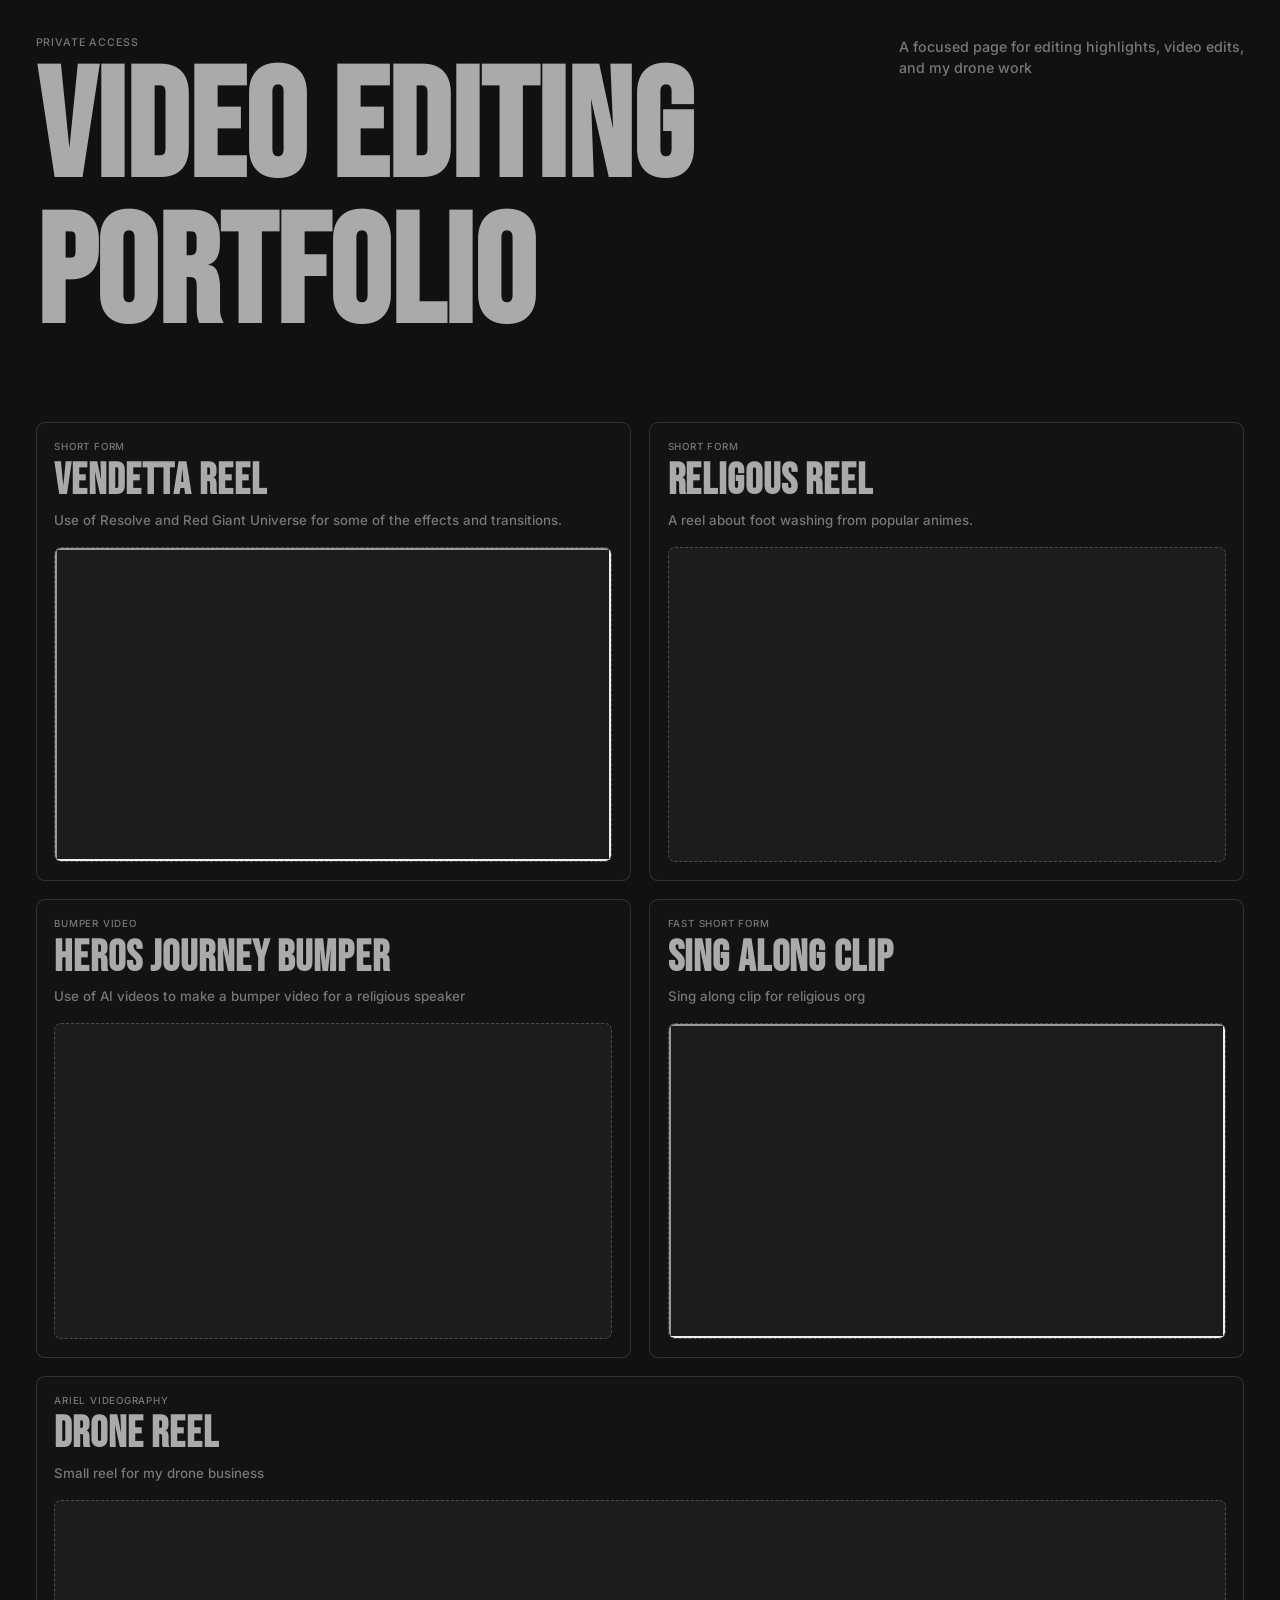
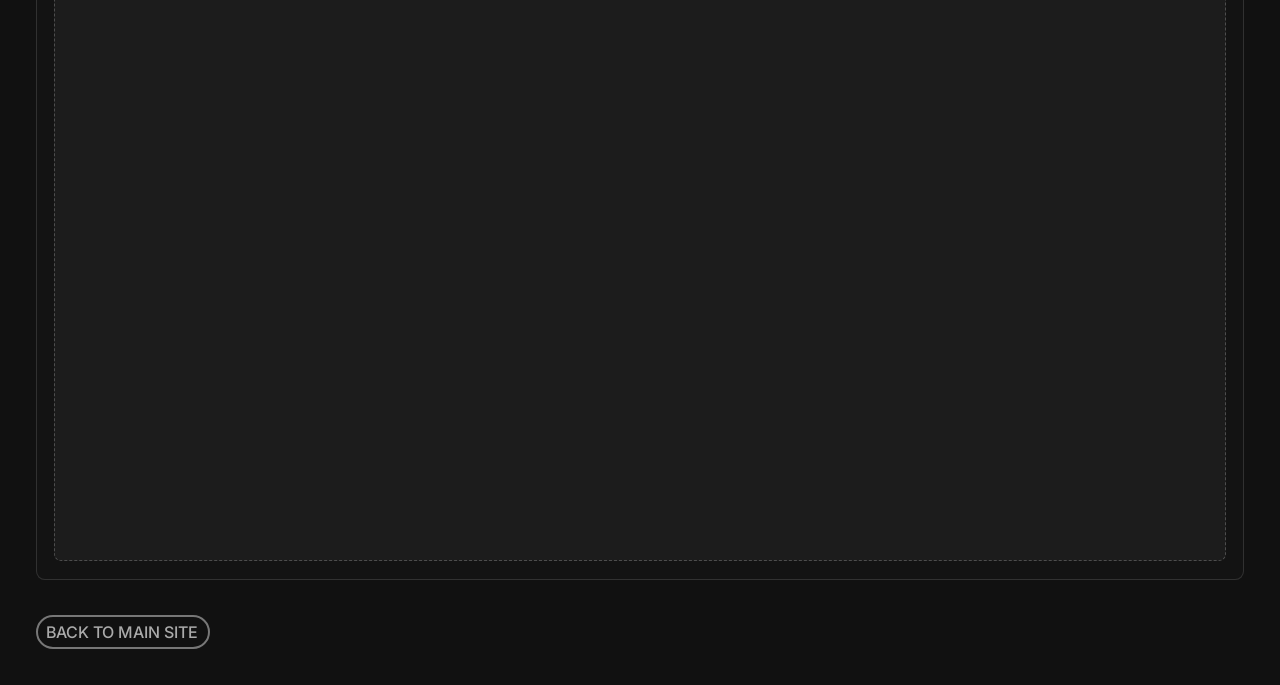
==== video-portfolio.html @ 3b4c5477 "Add Video Port" ====
<!DOCTYPE html>
<html lang="en">
  <head>
    <meta charset="UTF-8" />
    <meta name="viewport" content="width=device-width, initial-scale=1.0" />
    <title>Kevin Tyler | Video Editing Portfolio</title>
    <meta name="robots" content="noindex, nofollow" />
    <meta
      name="description"
      content="Private video editing portfolio page for Kevin Tyler."
    />

    <link rel="preconnect" href="https://fonts.googleapis.com" />
    <link rel="preconnect" href="https://fonts.gstatic.com" crossorigin />
    <link
      href="https://fonts.googleapis.com/css2?family=Bebas+Neue&display=swap"
      rel="stylesheet"
    />
    <link
      href="https://fonts.googleapis.com/css2?family=Inter:wght@400;500;600&display=swap"
      rel="stylesheet"
    />
    <link rel="stylesheet" href="css/style.css" />
  </head>
  <body>
    <main class="video-page">
      <section class="video-page__top">
        <div>
          <p class="video-page__kicker">Private Access</p>
          <h1 class="video-page__title">Video Editing Portfolio</h1>
        </div>
        <p class="video-page__lead">
          A focused page for editing highlights, video edits, and my drone work
        </p>
      </section>

      <section class="video-grid">
        <article class="video-card">
          <p class="video-card__type">Short Form </p>
          <h2 class="video-card__title">Vendetta Reel</h2>
          <p class="video-card__desc">
            Use of Resolve and Red Giant Universe for some of the effects and transitions.
          </p>
          <div class="video-card__embed">
          <iframe src="https://drive.google.com/file/d/1oUNmjpl85K3H_qYkVzIFnAhv-frkoLpY/preview" width="640" height="480"></iframe>
          </div>
        </article>

        <article class="video-card">
          <p class="video-card__type">Short Form </p>
          <h2 class="video-card__title">Religous REEL</h2>
          <p class="video-card__desc">
            A reel about foot washing from popular animes.
          </p>
          <div class="video-card__embed">
            <div class="video-card__placeholder"><iframe width="560" height="315" src="https://www.youtube.com/embed/lWNeamAXCks?si=LK18kUtAX8q-UDWr" title="YouTube video player" frameborder="0" allow="accelerometer; autoplay; clipboard-write; encrypted-media; gyroscope; picture-in-picture; web-share" referrerpolicy="strict-origin-when-cross-origin" allowfullscreen></iframe></div>
          </div>
        </article>

        <article class="video-card">
          <p class="video-card__type">Bumper Video</p>
          <h2 class="video-card__title">Heros Journey Bumper</h2>
          <p class="video-card__desc">
            Use of AI videos to make a bumper video for a religious speaker
          </p>
          <div class="video-card__embed">
            <iframe width="560" height="315" src="https://www.youtube.com/embed/QNOPJtUyiSo?si=NYr5hjkTZnmeJ6vD" title="YouTube video player" frameborder="0" allow="accelerometer; autoplay; clipboard-write; encrypted-media; gyroscope; picture-in-picture; web-share" referrerpolicy="strict-origin-when-cross-origin" allowfullscreen></iframe>
          </div>
        </article>

        <article class="video-card">
          <p class="video-card__type">Fast Short Form</p>
          <h2 class="video-card__title">Sing along Clip</h2>
          <p class="video-card__desc">
            Sing along clip for religious org
          </p>
          <div class="video-card__embed">
            <iframe src="https://drive.google.com/file/d/1F2EU9cwFBAdE9V6fQabmwKW8ctf3scRq/preview" width="640" height="480"></iframe>
          </div>
        </article>

        <article class="video-card video-card--full">
          <p class="video-card__type">Ariel Videography</p>
          <h2 class="video-card__title">Drone Reel</h2>
          <p class="video-card__desc">
            Small reel for my drone business
          </p>
          <div class="video-card__embed">
            <iframe width="560" height="315" src="https://www.youtube.com/embed/N3kU-oWLI0o?si=DnUV14EEbykGSTaD" title="YouTube video player" frameborder="0" allow="accelerometer; autoplay; clipboard-write; encrypted-media; gyroscope; picture-in-picture; web-share" referrerpolicy="strict-origin-when-cross-origin" allowfullscreen></iframe>
          </div>
        </article>
      </section>

      <div class="video-page__back">
        <a href="index.html" class="c-button">
          <span class="c-link">
            <span class="c-link__inner">
              <span>Back To Main Site</span>
              <span class="c-link__animated">Back To Main Site</span>
            </span>
          </span>
        </a>
      </div>
    </main>
  </body>
</html>
---- css/style.css ----
/* ============================================
   RESET
   ============================================ */
*,
*::before,
*::after {
  box-sizing: border-box;
  margin: 0;
  padding: 0;
}

a {
  text-decoration: none;
  color: inherit;
}

button {
  font-family: inherit;
}

ul,
ol {
  list-style: none;
}

img {
  max-width: 100%;
  display: block;
}

/* ============================================
   VARIABLES
   ============================================ */
:root {
  --col-black: #111111;
  --col-white: #ffffff;
  --col-orange: #cb450c;
  --col-boulder: #777777;
  --col-gray: #aaaaaa;
  --font-bebas: "Bebas Neue", sans-serif;
  --font-body: "Inter", sans-serif;
}

/* ============================================
   BASE / GLOBALS
   ============================================ */
html {
  font-size: calc(100vw / 1440 * 10);
  overscroll-behavior: none;
  -moz-osx-font-smoothing: grayscale;
  -webkit-font-smoothing: antialiased;
  scroll-behavior: initial;
}

@media (max-width: 550px) {
  html {
    font-size: calc(100vw / 550 * 10);
  }
}

@media (max-width: 375px) {
  html {
    font-size: calc(100vw / 375 * 10);
  }
}

body {
  font-family: var(--font-body);
  font-weight: 500;
  min-height: 100vh;
  font-size: 1.6rem;
  background: var(--col-black);
  color: var(--col-gray);
  overflow-x: hidden;
}

/* ============================================
   LOADER
   ============================================ */
.loader {
  position: fixed;
  top: 0;
  left: 0;
  width: 100%;
  height: 100%;
  background: var(--col-black);
  z-index: 9999;
  display: flex;
  align-items: center;
  justify-content: center;
  transition: opacity 0.6s ease, visibility 0.6s ease;
}

.loader.loaded {
  opacity: 0;
  visibility: hidden;
}

.loader__inner {
  width: 120px;
  height: 2px;
  background: #222;
  position: relative;
  overflow: hidden;
  border-radius: 2px;
}

.loader__line {
  position: absolute;
  top: 0;
  left: 0;
  height: 100%;
  width: 0;
  background: var(--col-orange);
  border-radius: 2px;
  animation: loaderAnim 1.2s ease-in-out forwards;
}

@keyframes loaderAnim {
  0% {
    width: 0;
  }
  100% {
    width: 100%;
  }
}

/* ============================================
   TYPOGRAPHY PLACEHOLDERS (as classes)
   ============================================ */
.home {
  padding: 2.4rem 0;
  visibility: hidden;
}

/* Padding helper */
.home__nav,
.home__hero,
.home__projects,
.home__content,
.home__awards,
.line-wrapper {
  padding-left: 4rem;
  padding-right: 4rem;
}

@media (max-width: 550px) {
  .home__nav,
  .home__hero,
  .home__projects,
  .home__content,
  .home__awards,
  .line-wrapper {
    padding-left: 1.6rem;
    padding-right: 1.6rem;
  }
}

/* ============================================
   NAVIGATION
   ============================================ */
.home__nav {
  margin-bottom: 6.4rem;
  display: flex;
  justify-content: space-between;
  font-size: 12px;
  font-family: var(--font-body);
  line-height: 1.4;
}

.home__nav .hide-mobile {
  display: block;
}

.home__nav .hide-desktop {
  display: none;
}

@media (max-width: 550px) {
  .home__nav .hide-mobile {
    display: none;
  }
  .home__nav .hide-desktop {
    display: block;
  }
}

.home__nav .nav__button {
  flex-shrink: 0;
  flex-grow: 0;
}

.home__nav__left,
.home__nav__right {
  text-transform: uppercase;
  justify-content: space-between;
}

@media (min-width: 551px) {
  .home__nav__left,
  .home__nav__right {
    display: flex;
  }
}

.home__nav__left {
  max-width: 49rem;
  width: 100%;
  margin-right: 5rem;
}

@media (max-width: 550px) {
  .home__nav__left {
    margin-right: 2rem;
    max-width: unset;
  }
}

.home__nav__right {
  max-width: 325px;
  width: 100%;
}

@media (max-width: 550px) {
  .home__nav__right {
    max-width: 175px;
    width: 100%;
    margin-left: auto;
  }
  .home__nav__right br {
    display: none;
  }
}

.nav__folio,
.nav__availability {
  color: var(--col-boulder);
}

@media (max-width: 550px) {
  .nav__folio,
  .nav__availability {
    margin-bottom: 2.4rem;
  }
  .nav__folio br,
  .nav__availability br {
    display: none;
  }
}

.nav__availability {
  display: flex;
  align-items: center;
  gap: 6px;
}

.status-dot {
  width: 6px;
  height: 6px;
  background: #4ade80;
  border-radius: 50%;
  display: inline-block;
  animation: pulse 2s ease-in-out infinite;
}

@keyframes pulse {
  0%, 100% { opacity: 1; }
  50% { opacity: 0.4; }
}

/* ============================================
   HERO SECTION
   ============================================ */
.home__hero {
  margin-bottom: 9.6rem;
}

.hero__title {
  color: var(--col-boulder);
}

.hero__name-row {
  overflow: hidden;
}

.hero__name {
  font-size: clamp(80px, 18vw, 28rem);
  font-family: var(--font-bebas);
  letter-spacing: 0.02em;
  line-height: 0.95;
  margin: 0;
  white-space: nowrap;
}

.hero__subtitle-row {
  overflow: hidden;
}

@media (min-width: 769px) {
  .hero__subtitle-row {
    display: flex;
    justify-content: space-between;
    align-items: flex-start;
  }
}

.hero__subtitle {
  font-size: clamp(60px, 14vw, 22rem);
  font-family: var(--font-bebas);
  letter-spacing: 0.02em;
  line-height: 0.95;
  margin: 0;
  flex-shrink: 0;
  color: var(--col-boulder);
}

@media (max-width: 768px) {
  .hero__subtitle {
    margin-bottom: 3.2rem;
  }
}

.bottom__right {
  font-family: var(--font-body);
  font-size: 1.6rem;
  font-weight: 400;
  line-height: 1.3;
  position: relative;
  z-index: 1;
  max-width: 32.5rem;
  width: 100%;
  padding: 2rem 0 5rem;
  display: flex;
  flex-direction: column;
}

@media (max-width: 768px) {
  .bottom__right {
    max-width: 55rem;
    padding-bottom: 0;
  }
}

@media (max-width: 550px) {
  .bottom__right {
    max-width: 255px;
    margin-left: auto;
    font-size: 16px;
  }
}

.hero__paragraph {
  color: var(--col-gray);
}

.hero__paragraph--bio,
.hero__paragraph--stack {
  margin-top: 1.2rem;
  color: var(--col-gray);
}

.hero__paragraph span {
  text-transform: uppercase;
}

.hero__paragraph .first-word {
  font-size: 12px;
  font-family: var(--font-body);
  line-height: 1.3;
  color: var(--col-boulder);
}

.hero__scroll {
  margin-top: auto;
  color: var(--col-boulder);
  display: flex;
  justify-content: space-between;
  align-items: center;
}

@media (max-width: 768px) {
  .hero__scroll {
    display: none;
  }
}

/* ============================================
   PROJECTS SECTION
   ============================================ */
.home__projects__line {
  position: relative;
  display: inline-block;
  width: 100%;
  visibility: hidden;
}

.home__projects__line span {
  height: 2px;
  background: var(--col-boulder);
  position: absolute;
  left: 0;
  top: 0;
  width: 100%;
  display: inline-block;
  transform-origin: left top;
}

.home__projects__line.right span {
  transform-origin: right top;
}

.home__projects__project {
  color: var(--col-boulder);
}

@media (any-pointer: fine) {
  .home__projects__project:hover .label__inner p:last-of-type {
    color: var(--col-gray);
  }
}

.home__projects__project .project__link {
  text-align: right;
  padding-right: 5rem;
  padding-bottom: 3.1rem;
}

@media (min-width: 551px) {
  .home__projects__project .project__link {
    display: none;
  }
}

.home__projects__project .project__link .c-button .c-link__inner > span {
  margin-top: -4px;
  display: block;
}

.home__projects__project .project__link .share-icon {
  position: relative;
  top: 0.3rem;
}

.home__projects__project__label {
  font-size: 12px;
  font-family: var(--font-body);
  line-height: 1.3;
  display: flex;
  justify-content: flex-end;
  text-transform: uppercase;
  margin-top: 3.2rem;
  padding-right: 2.2rem;
}

.home__projects__project__label p {
  transition: color 0.3s;
}

@media (min-width: 769px) {
  .home__projects__project__label {
    padding-right: 17.2rem;
  }
}

.label-1 {
  max-width: 84.3rem;
  width: 100%;
  display: flex;
  justify-content: space-between;
}

.home__projects__project__link {
  pointer-events: none;
  display: block;
}

@media (any-pointer: fine) {
  .home__projects__project__link {
    pointer-events: auto;
  }
}

.home__projects__project__link .title__main {
  position: relative;
}

@media (max-width: 550px) {
  .home__projects__project__link .title__main.right {
    text-align: right;
  }
}

.home__projects__project__link .title__main .slide-up {
  position: absolute;
  display: none;
  top: 0;
  left: 0;
  overflow: hidden;
  transform: translateY(100%);
  transition: transform 275ms ease;
}

@media (any-pointer: fine) {
  .home__projects__project__link .title__main .slide-up {
    display: inline-block;
  }
}

.home__projects__project__link .title__main .slide-up::before {
  display: inline-block;
  content: attr(data-content);
  color: var(--col-orange);
  transform: translateY(-100%);
  transition: transform 275ms ease;
}

@media (min-width: 769px) {
  .home__projects__project__link .title__main .slide-up::before {
    white-space: nowrap;
  }
}

.home__projects__project__link:hover .title__main .slide-up {
  transform: translateY(0);
}

.home__projects__project__link:hover .title__main .slide-up::before {
  transform: translateY(0);
}

.home__projects__project__title {
  font-size: 16rem;
  font-family: var(--font-bebas);
  letter-spacing: -0.025em;
  line-height: 1;
  text-transform: uppercase;
  padding-top: 6.4rem;
  padding-bottom: 4.5rem;
}

@media (min-width: 769px) {
  .home__projects__project__title {
    white-space: nowrap;
  }
}

@media (max-width: 550px) {
  .home__projects__project__title {
    font-size: 80px;
    padding-top: 3.2rem;
    padding-bottom: 2.4rem;
    line-height: 0.9;
  }
}

.home__projects__project__title .inline-ovh {
  display: inline-flex;
  overflow: hidden;
}

/* ============================================
   CONTENT / COMMUNITY SECTION
   ============================================ */
.home__content {
  padding-top: 24rem;
  padding-bottom: 24rem;
}

@media (max-width: 550px) {
  .home__content {
    padding-top: 16rem;
    padding-bottom: 16rem;
  }
}

@media (min-width: 769px) {
  .home__content {
    text-align: center;
  }
}

.home__content__title {
  font-size: 12px;
  font-family: var(--font-body);
  line-height: 1.3;
  text-transform: uppercase;
  color: var(--col-boulder);
  margin-bottom: 2.4rem;
}

.home__content__desc {
  font-family: var(--font-body);
  font-size: 3.2rem;
  line-height: 1.3;
  letter-spacing: -0.025em;
  max-width: 95rem;
  width: 100%;
}

.home__content__desc p {
  margin-bottom: 0.8rem;
}

.home__content__desc p:last-child {
  margin-bottom: 0;
}

@media (min-width: 769px) {
  .home__content__desc {
    margin: 0 auto;
  }
}

@media (max-width: 550px) {
  .home__content__desc {
    font-size: 32px;
  }
}

.home__content__desc a {
  color: var(--col-boulder);
  transition: color 0.3s;
}

@media (any-pointer: fine) {
  .home__content__desc a:hover {
    color: var(--col-orange);
  }
}

.home__content__desc .contact-scroll {
  color: var(--col-boulder);
  transition: color 0.3s;
  background: transparent;
  border: 0;
  padding: 0;
  font-family: var(--font-body);
  font-size: 3.2rem;
  line-height: 1.3;
  letter-spacing: -0.025em;
  font-weight: 500;
  cursor: pointer;
}

@media (max-width: 550px) {
  .home__content__desc .contact-scroll {
    font-size: 32px;
  }
}

@media (any-pointer: fine) {
  .home__content__desc .contact-scroll:hover {
    color: var(--col-orange);
  }
}

/* ============================================
   AWARDS / SKILLS SECTION
   ============================================ */
.home__awards {
  justify-content: space-between;
  max-width: 113rem;
  margin-left: auto;
  margin-right: auto;
  padding-top: 9.6rem;
  padding-bottom: 9.6rem;
}

@media (min-width: 769px) {
  .home__awards {
    display: flex;
    padding-top: 24rem;
    padding-bottom: 24rem;
  }
}

.home__awards a {
  color: var(--col-boulder);
  transition: color 0.3s;
}

@media (any-pointer: fine) {
  .home__awards a:hover {
    color: var(--col-orange);
  }
}

.awards__title {
  font-size: 12px;
  font-family: var(--font-body);
  line-height: 1.3;
  color: var(--col-boulder);
  margin-bottom: 24px;
}

.awards__item {
  font-family: var(--font-body);
  font-size: 1.6rem;
  font-weight: 400;
  line-height: 1.3;
  padding: 16px 0;
  border-top: 2px solid var(--col-boulder);
  position: relative;
  transition: color 0.2s;
}

@media (max-width: 768px) {
  .awards__item {
    font-size: 3rem;
  }
}

@media (max-width: 550px) {
  .awards__item {
    font-size: 16px;
  }
}

.home__awards__stack {
  margin-bottom: 9.6rem;
}

.home__awards__left {
  margin-bottom: 9.6rem;
}

@media (min-width: 769px) {
  .home__awards__left {
    max-width: 55.5rem;
    width: 100%;
    margin-bottom: 0;
  }
}

.home__awards__right {
  max-width: 100%;
}

@media (min-width: 769px) {
  .home__awards__right {
    max-width: 32.5rem;
    width: 100%;
  }
}

.home__awards .home__content__title {
  font-size: 12px;
  text-transform: uppercase;
  color: var(--col-boulder);
}

.home__awards .home__content__desc {
  font-family: var(--font-body);
  font-size: 1.6rem;
  font-weight: 400;
  line-height: 1.3;
  max-width: 95rem;
  width: 100%;
}

@media (max-width: 768px) {
  .home__awards .home__content__desc {
    font-size: 3rem;
  }
}

@media (max-width: 550px) {
  .home__awards .home__content__desc {
    font-size: 16px;
  }
}

.home__awards .home__content__desc a {
  text-transform: uppercase;
}

.home__awards .home__content__desc .contact-scroll {
  color: var(--col-boulder);
  transition: color 0.3s;
  background: transparent;
  border: 0;
  padding: 0;
  font-family: var(--font-body);
  font-size: 1.6rem;
  font-weight: 500;
  cursor: pointer;
}

@media (max-width: 768px) {
  .home__awards .home__content__desc .contact-scroll {
    font-size: 3rem;
  }
}

@media (max-width: 550px) {
  .home__awards .home__content__desc .contact-scroll {
    font-size: 16px;
  }
}

@media (any-pointer: fine) {
  .home__awards .home__content__desc .contact-scroll:hover {
    color: var(--col-orange);
  }
}

/* ============================================
   CONTACT SECTION
   ============================================ */
.home__contact {
  padding-top: 0;
}

@media (min-width: 769px) {
  .home__contact {
    padding-top: 16rem;
  }
}

.home__contact__desc {
  font-family: var(--font-body);
  font-size: 1.6rem;
  font-weight: 400;
  line-height: 1.3;
  padding-left: 4rem;
  padding-right: 4rem;
  margin: 0;
  margin-bottom: 6.4rem;
}

@media (min-width: 551px) {
  .home__contact__desc {
    max-width: 44rem;
    text-align: center;
    margin-left: auto;
    margin-right: auto;
    padding: 0;
  }
}

@media (max-width: 768px) {
  .home__contact__desc {
    font-size: 3rem;
  }
}

@media (max-width: 550px) {
  .home__contact__desc {
    font-size: 16px;
  }
}

/* Marquee */
.marquee {
  text-transform: uppercase;
  overflow: hidden;
}

.marquee__wrap:hover .marquee__inner {
  animation-play-state: paused;
}

.marquee__wrap:hover .marquee__inner .slide-up {
  transform: translateY(0);
}

.marquee__wrap:hover .marquee__inner .slide-up::before {
  transform: translateY(0);
}

.marquee__inner {
  height: 100%;
  width: fit-content;
  align-items: center;
  display: flex;
  position: relative;
  animation: marquee 25s linear infinite;
  will-change: transform;
  padding-top: 2.4rem;
  padding-bottom: 1rem;
}

@media (min-width: 551px) {
  .marquee__inner {
    padding-top: 5.8rem;
    padding-bottom: 2.3rem;
  }
}

.marquee__inner span {
  white-space: nowrap;
  padding-left: 2rem;
  padding-right: 2rem;
}

.marquee__inner .inner-span {
  text-transform: uppercase;
  font-size: 16rem;
  font-family: var(--font-bebas);
  letter-spacing: -0.025em;
  color: var(--col-boulder);
  position: relative;
  overflow: hidden;
}

@media (max-width: 550px) {
  .marquee__inner .inner-span {
    font-size: 80px;
    word-break: break-word;
  }
}

.marquee__inner .inner-span .slide-up {
  position: absolute;
  top: 0;
  left: 0;
  overflow: hidden;
  transform: translateY(100%);
  transition: transform 275ms ease;
  display: none;
}

@media (any-pointer: fine) {
  .marquee__inner .inner-span .slide-up {
    display: inline-block;
  }
}

.marquee__inner .inner-span .slide-up::before {
  display: inline-block;
  content: attr(data-content);
  white-space: nowrap;
  color: var(--col-orange);
  transform: translateY(-100%);
  transition: transform 275ms ease;
}

@keyframes marquee {
  100% {
    transform: translate3d(-50%, 0, 0);
  }
}

/* Email */
.home__contact__email {
  padding-top: 4.8rem;
  padding-bottom: 7.2rem;
  text-align: center;
}

@media (max-width: 550px) {
  .home__contact__email {
    max-width: 255px;
    width: 100%;
    text-align: left;
    margin-left: auto;
    word-break: break-word;
  }
}

.home__contact__email .to-copy {
  display: none;
}

@media (any-pointer: fine) {
  .home__contact__email .to-copy {
    display: block;
    opacity: 0;
    text-transform: uppercase;
    transform: translateY(100%);
    transition: opacity 0.3s, transform 0.3s;
    font-family: var(--font-body);
    font-size: 1.6rem;
    font-weight: 400;
    line-height: 1.3;
  }
}

.home__contact__email .to-copy span {
  padding: 5px 8px;
  border: 2px solid var(--col-boulder);
  border-radius: 45px;
}

.home__contact__email .email {
  font-family: var(--font-body);
  font-size: 3.2rem;
  line-height: 1.3;
  letter-spacing: -0.025em;
  background: transparent;
  border: 0;
  font-weight: 500;
  cursor: pointer;
  color: var(--col-gray);
  padding: 0;
  margin-bottom: 1.6rem;
}

@media (max-width: 768px) {
  .home__contact__email .email {
    text-align: left;
  }
}

@media (max-width: 550px) {
  .home__contact__email .email {
    font-size: 32px;
  }
}

@media (any-pointer: fine) {
  .home__contact__email .email:hover {
    color: var(--col-orange);
  }
  .home__contact__email .email:hover + .to-copy {
    transform: translateY(0);
    opacity: 1;
  }
}

/* ============================================
   FOOTER
   ============================================ */
.home__footer {
  justify-content: center;
  position: relative;
  padding-bottom: 4rem;
  font-weight: 400;
  font-size: 16px;
}

@media (min-width: 769px) {
  .home__footer {
    display: flex;
  }
}

@media (max-width: 768px) {
  .home__footer {
    margin-left: auto;
    max-width: 40rem;
    width: 100%;
  }
}

@media (max-width: 550px) {
  .home__footer {
    max-width: 255px;
    width: 100%;
  }
}

.home__footer__left {
  display: flex;
  font-family: var(--font-body);
}

@media (min-width: 769px) {
  .home__footer__left {
    left: 2.4rem;
    position: absolute;
    right: 0;
    top: 1rem;
  }
}

.home__footer__left .place {
  color: var(--col-boulder);
  margin-right: 1.4rem;
}

.home__footer__left .time {
  position: relative;
  display: flex;
}

@media (max-width: 768px) {
  .home__footer__left .time {
    margin-bottom: 2.4rem;
  }
}

.home__footer__right {
  color: var(--col-gray);
}

.home__footer__right a {
  color: var(--col-boulder);
  transition: color 0.3s;
}

.home__footer__right .secret-entry {
  margin-left: 1.2rem;
  font-size: 1.1rem;
  letter-spacing: 0.08em;
  text-transform: uppercase;
  opacity: 0.28;
}

@media (any-pointer: fine) {
  .home__footer__right .secret-entry:hover {
    opacity: 1;
  }
}

@media (any-pointer: fine) {
  .home__footer__right a:hover {
    color: var(--col-orange);
  }
}

@media (min-width: 769px) {
  .home__footer__right {
    right: 2.4rem;
    position: absolute;
    top: 1rem;
  }
}

.footer__links {
  align-items: center;
}

@media (min-width: 769px) {
  .footer__links {
    display: flex;
  }
}

@media (max-width: 768px) {
  .footer__links {
    margin-bottom: 4.8rem;
  }
}

.link__flex {
  display: flex;
  margin-left: auto;
}

@media (max-width: 768px) {
  .link__flex {
    max-width: 40rem;
    width: 100%;
  }
}

@media (max-width: 550px) {
  .link__flex {
    max-width: 255px;
    width: 100%;
  }
}

.link__flex__inner {
  display: flex;
}

.link__flex__inner .c-button {
  margin-right: 0.8rem;
}

@media (max-width: 768px) {
  .link__flex__inner.second {
    margin-top: 1.6rem;
    flex-direction: row-reverse;
  }
}

@media (min-width: 769px) {
  .link__flex__inner:last-of-type {
    margin-left: 0.8rem;
  }
}

/* ============================================
   C-BUTTON / C-LINK COMPONENT
   ============================================ */
.c-button {
  display: inline-block;
  background: transparent;
  color: var(--col-gray);
  font-size: 16px;
  text-transform: uppercase;
  padding: 5px 8px;
  border: 2px solid var(--col-boulder);
  border-radius: 45px;
  cursor: pointer;
  transition: all 0.3s;
  font-family: var(--font-body);
}

@media (any-pointer: fine) {
  .c-button:hover {
    border-color: var(--col-orange);
    color: var(--col-black);
    background: var(--col-orange);
    font-weight: 500;
  }
}

.c-link {
  display: inline-flex;
  align-items: center;
  position: relative;
  z-index: 1;
  overflow: hidden;
}

.c-link__inner {
  display: flex;
  transform: translateY(0);
  transition: transform 0.3s cubic-bezier(0.175, 0.885, 0.32, 1.275);
  margin-right: 2px;
}

.c-link__inner > span {
  white-space: nowrap;
}

.c-link__animated {
  position: absolute;
  top: 100%;
  display: none;
  font-family: var(--font-body);
}

@media (any-pointer: fine) {
  .c-link__animated {
    display: inline-block;
  }
}

@media (any-pointer: fine) {
  .c-button:hover .c-link__inner {
    transform: translateY(-100%);
  }
}

/* Infinite arrow animation */
.c-infinite .c-link {
  display: inline-flex;
  align-items: center;
  position: relative;
  z-index: 1;
  overflow: hidden;
}

.c-infinite .c-link__inner {
  display: flex;
  transform: translateY(-100%);
  animation: infiniteArrow 1s infinite cubic-bezier(0.175, 0.885, 0.32, 1.275);
}

.c-infinite .c-link__animated {
  position: absolute;
  top: 100%;
}

@keyframes infiniteArrow {
  100% {
    transform: translateY(0);
  }
}

/* ============================================
   FLASH ANIMATION (clock colon)
   ============================================ */
.flash {
  animation: blinker 1s step-start infinite;
}

@keyframes blinker {
  50% {
    opacity: 0;
  }
}

/* ============================================
   SHARE ICON
   ============================================ */
.share-icon {
  position: relative;
  top: 0.3rem;
  display: inline-block;
}

/* ============================================
   STRUCTURED LISTS (Awards & Experience)
   ============================================ */
.awards-list,
.experience-list {
  list-style: none;
  padding: 0;
  margin: 0;
}

.awards-list li,
.experience-list li {
  padding: 1.2rem 0;
  border-bottom: 1px solid rgba(119, 119, 119, 0.2);
}

.awards-list li:first-child,
.experience-list li:first-child {
  padding-top: 0;
}

.awards-list li:last-child,
.experience-list li:last-child {
  border-bottom: none;
}

.experience-list strong {
  color: var(--col-gray);
  font-weight: 600;
}

.experience-list br {
  margin-bottom: 0.2rem;
}

/* ============================================
   VIDEO PORTFOLIO PAGE
   ============================================ */
.video-page {
  min-height: 100vh;
  padding: 4rem;
}

@media (max-width: 550px) {
  .video-page {
    padding: 1.6rem;
  }
}

.video-page__top {
  display: flex;
  justify-content: space-between;
  align-items: flex-start;
  gap: 2rem;
  margin-bottom: 8rem;
}

@media (max-width: 768px) {
  .video-page__top {
    flex-direction: column;
    margin-bottom: 4.8rem;
  }
}

.video-page__kicker {
  font-size: 1.2rem;
  letter-spacing: 0.08em;
  text-transform: uppercase;
  color: var(--col-boulder);
  margin-bottom: 1.2rem;
}

.video-page__title {
  font-family: var(--font-bebas);
  font-size: clamp(6rem, 12vw, 18rem);
  line-height: 0.95;
  color: var(--col-gray);
}

.video-page__lead {
  max-width: 40rem;
  font-size: 1.6rem;
  line-height: 1.5;
  color: var(--col-boulder);
}

.video-grid {
  display: grid;
  grid-template-columns: repeat(12, minmax(0, 1fr));
  gap: 2rem;
}

@media (max-width: 900px) {
  .video-grid {
    grid-template-columns: 1fr;
  }
}

.video-card {
  grid-column: span 6;
  border: 1px solid rgba(170, 170, 170, 0.2);
  border-radius: 1rem;
  padding: 2rem;
  background: rgba(255, 255, 255, 0.01);
}

.video-card--full {
  grid-column: 1 / -1;
}

@media (max-width: 900px) {
  .video-card {
    grid-column: auto;
  }
}

.video-card__type {
  font-size: 1.1rem;
  letter-spacing: 0.08em;
  text-transform: uppercase;
  color: var(--col-boulder);
}

.video-card__title {
  margin-top: 1rem;
  margin-bottom: 0.8rem;
  font-family: var(--font-bebas);
  font-size: clamp(2.8rem, 4vw, 4.8rem);
  letter-spacing: 0.02em;
  line-height: 1;
  color: var(--col-gray);
}

.video-card__desc {
  font-size: 1.5rem;
  line-height: 1.5;
  color: var(--col-boulder);
  margin-bottom: 1.8rem;
}

.video-card__embed {
  position: relative;
  width: 100%;
  padding-top: 56.25%;
  border-radius: 0.8rem;
  overflow: hidden;
  background: #1c1c1c;
  border: 1px dashed rgba(170, 170, 170, 0.35);
}

.video-card__embed iframe,
.video-card__embed .video-card__placeholder {
  position: absolute;
  inset: 0;
  width: 100%;
  height: 100%;
}

.video-card__placeholder {
  display: flex;
  align-items: center;
  justify-content: center;
  text-transform: uppercase;
  letter-spacing: 0.08em;
  font-size: 1.1rem;
  color: var(--col-boulder);
}

.video-page__back {
  margin-top: 4rem;
}
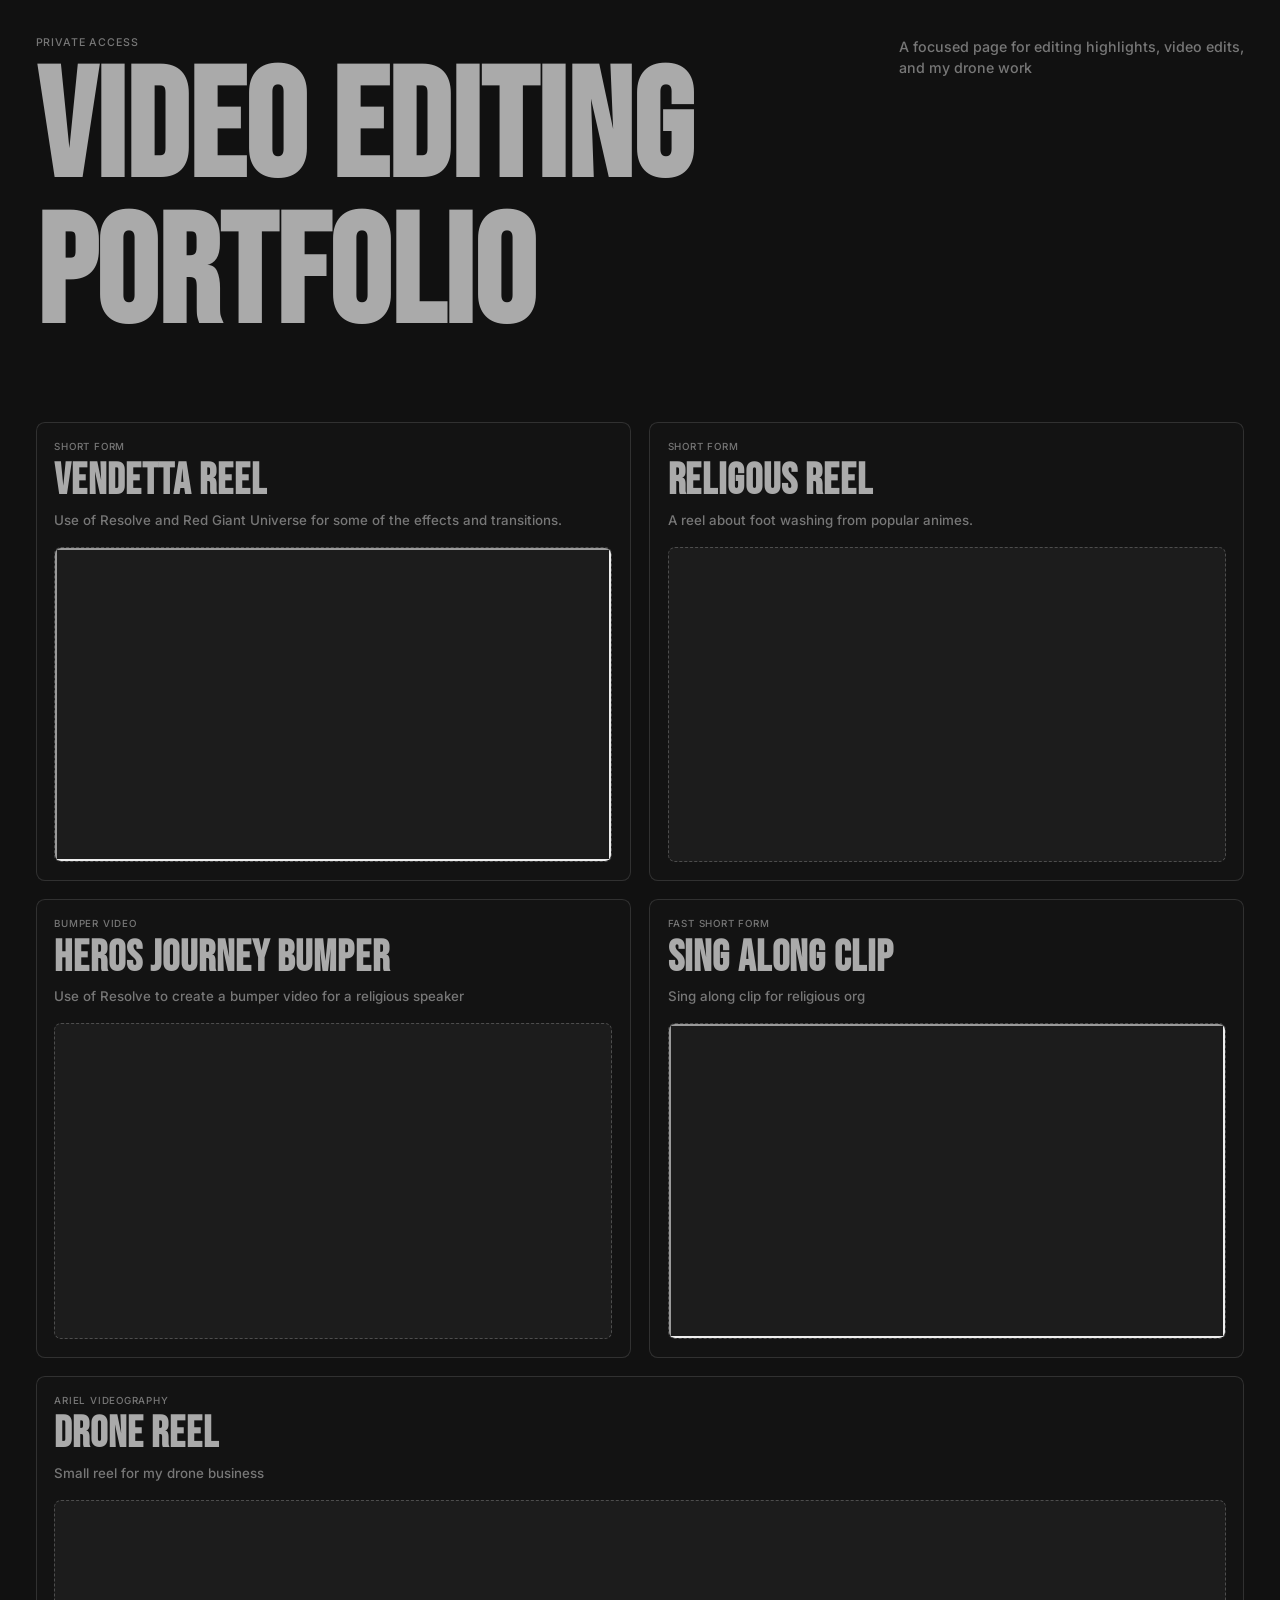
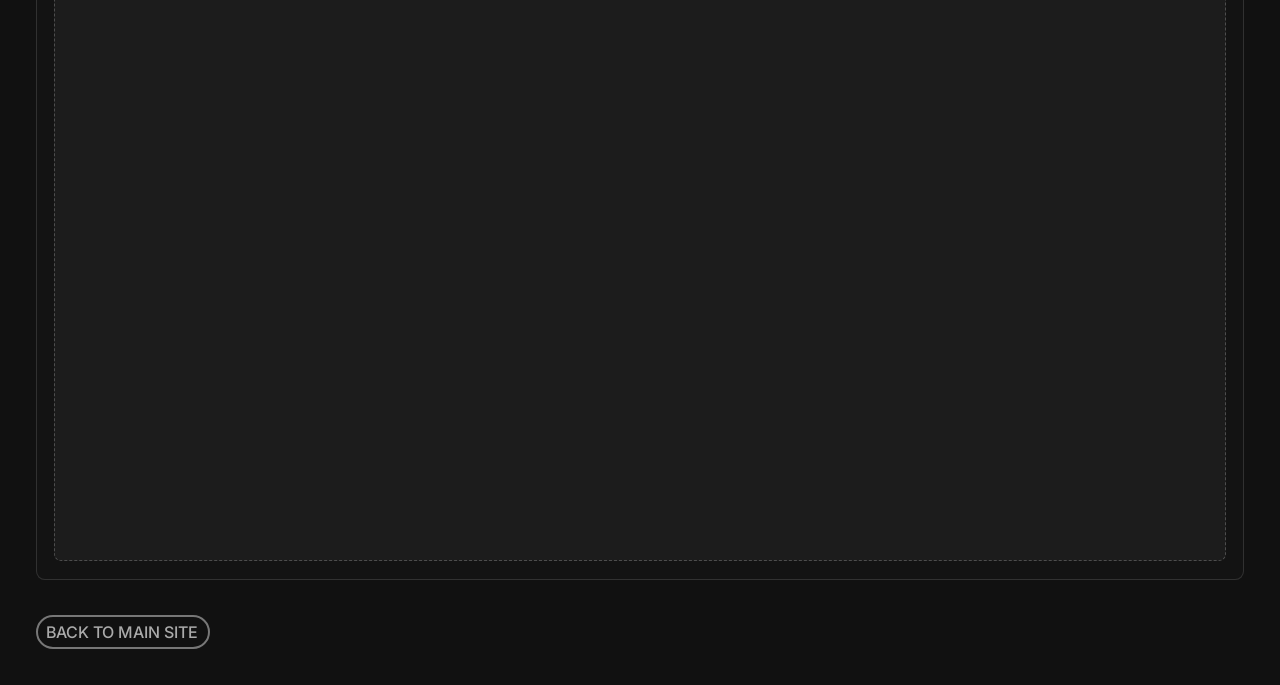
==== commit e253f9a6: "Resolve" ====
--- a/video-portfolio.html
+++ b/video-portfolio.html
@@ -61,7 +61,7 @@
           <p class="video-card__type">Bumper Video</p>
           <h2 class="video-card__title">Heros Journey Bumper</h2>
           <p class="video-card__desc">
-            Use of AI videos to make a bumper video for a religious speaker
+            Use of Resolve to create a bumper video for a religious speaker
           </p>
           <div class="video-card__embed">
             <iframe width="560" height="315" src="https://www.youtube.com/embed/QNOPJtUyiSo?si=NYr5hjkTZnmeJ6vD" title="YouTube video player" frameborder="0" allow="accelerometer; autoplay; clipboard-write; encrypted-media; gyroscope; picture-in-picture; web-share" referrerpolicy="strict-origin-when-cross-origin" allowfullscreen></iframe>
--- a/css/style.css
+++ b/css/style.css
@@ -357,6 +357,24 @@
 .hero__paragraph--stack {
   margin-top: 1.2rem;
   color: var(--col-gray);
+}
+
+.hero__portfolio-link {
+  margin-top: 1.2rem;
+  color: var(--col-boulder);
+  font-size: 1.3rem;
+  line-height: 1.4;
+}
+
+.hero__portfolio-link a {
+  color: var(--col-orange);
+  border-bottom: 1px solid rgba(203, 69, 12, 0.4);
+  transition: color 0.2s ease, border-color 0.2s ease;
+}
+
+.hero__portfolio-link a:hover {
+  color: #e85a1d;
+  border-color: rgba(232, 90, 29, 0.7);
 }
 
 .hero__paragraph span {
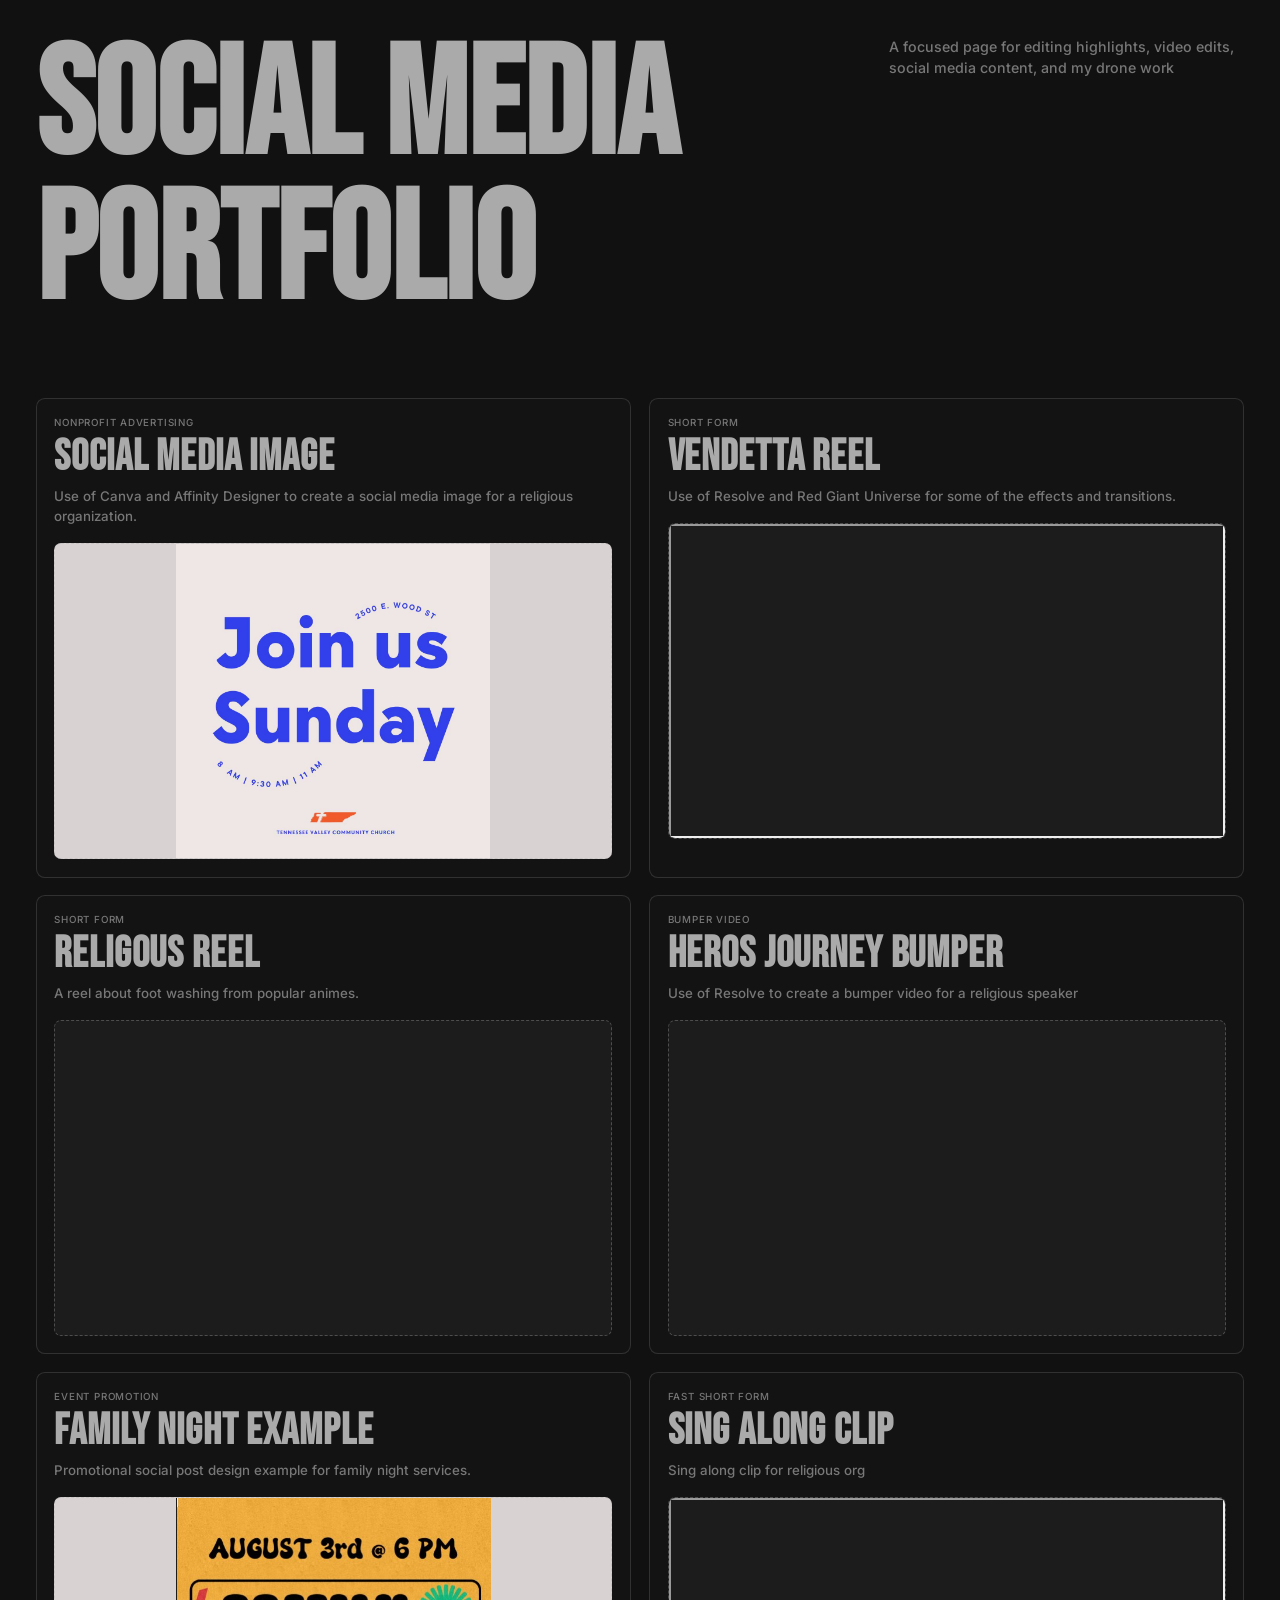
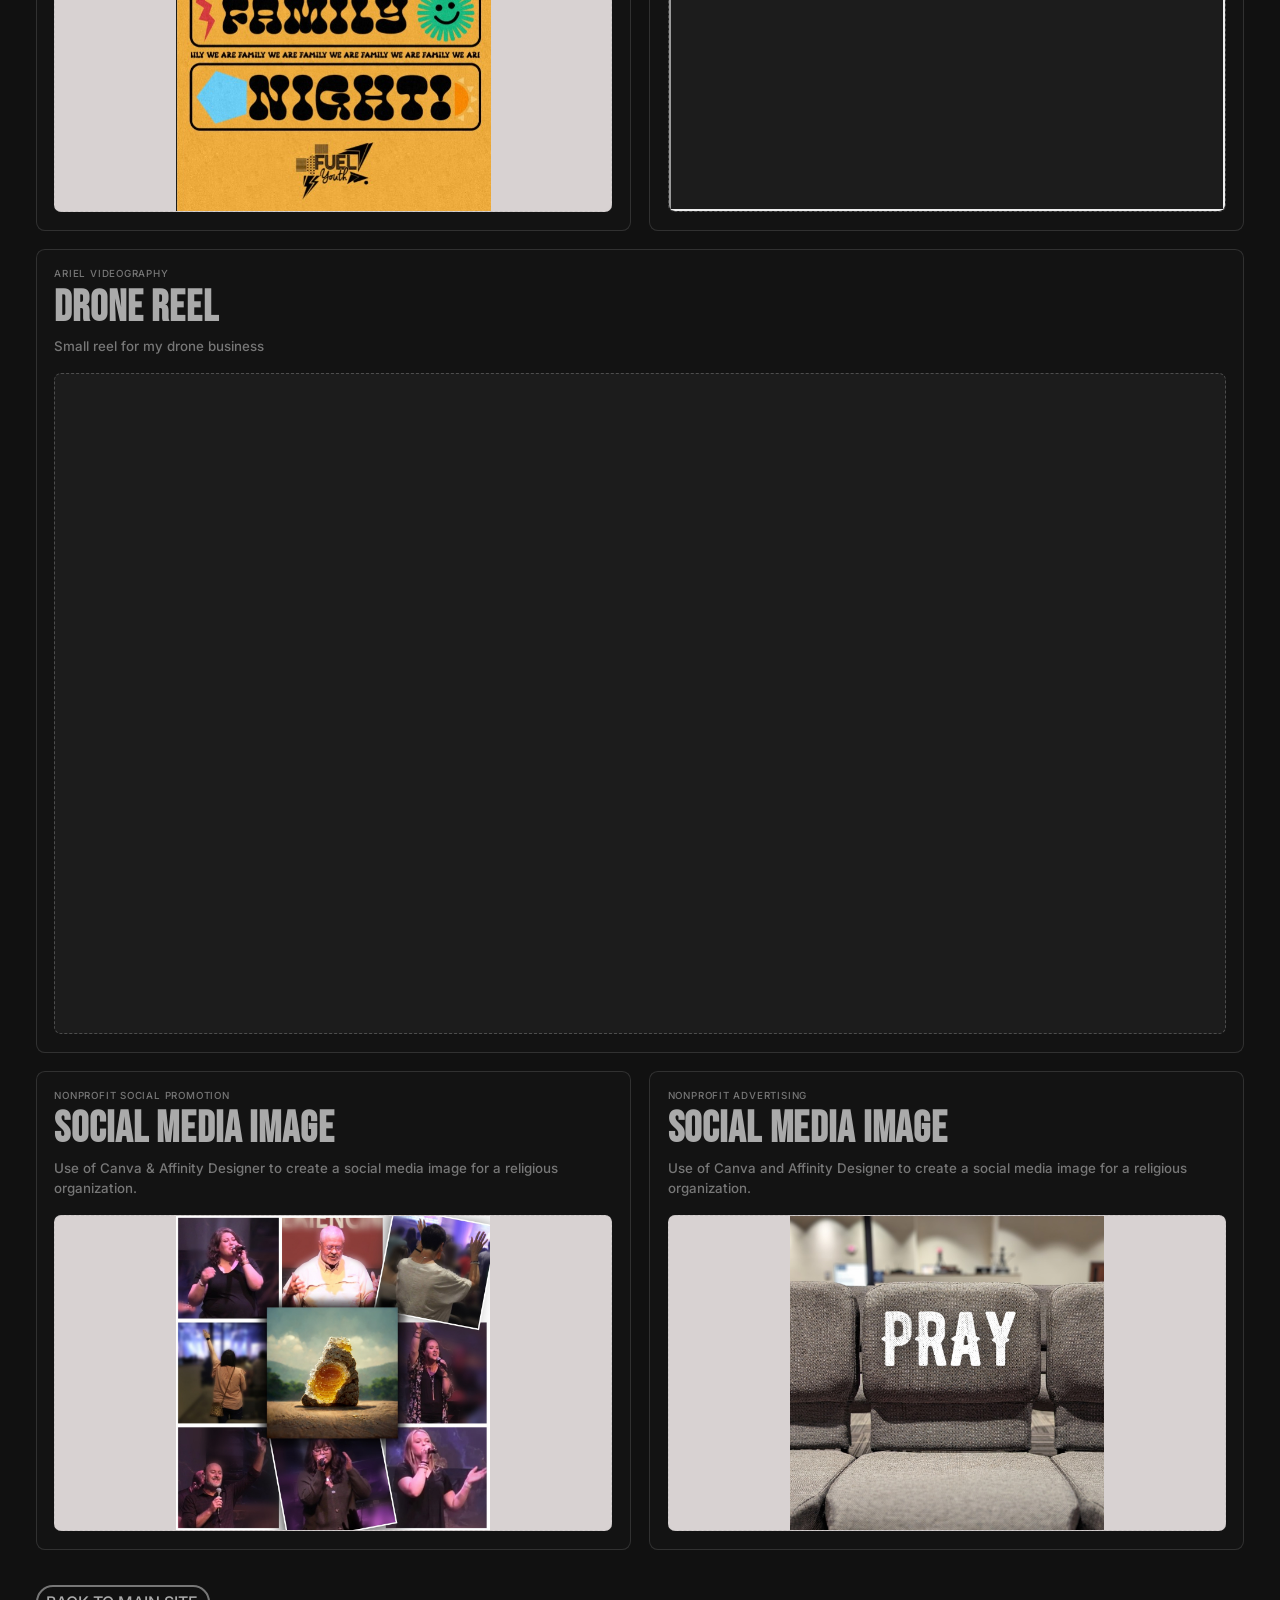
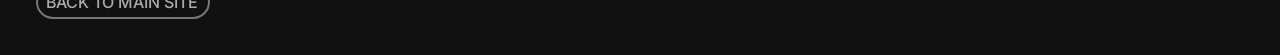
==== commit 8766428f: "Add social media" ====
--- a/video-portfolio.html
+++ b/video-portfolio.html
@@ -3,7 +3,7 @@
   <head>
     <meta charset="UTF-8" />
     <meta name="viewport" content="width=device-width, initial-scale=1.0" />
-    <title>Kevin Tyler | Video Editing Portfolio</title>
+    <title>Social Media Portfolio</title>
     <meta name="robots" content="noindex, nofollow" />
     <meta
       name="description"
@@ -26,15 +26,28 @@
     <main class="video-page">
       <section class="video-page__top">
         <div>
-          <p class="video-page__kicker">Private Access</p>
-          <h1 class="video-page__title">Video Editing Portfolio</h1>
+          
+          <h1 class="video-page__title">Social Media Portfolio</h1>
         </div>
         <p class="video-page__lead">
-          A focused page for editing highlights, video edits, and my drone work
+          A focused page for editing highlights, video edits, social media content, and my drone work
         </p>
       </section>
 
       <section class="video-grid">
+        <article class="video-card">
+          <p class="video-card__type">Nonprofit Advertising</p>
+          <h2 class="video-card__title">Social Media Image</h2>
+          <p class="video-card__desc">
+            Use of Canva and Affinity Designer to create a social media image for a religious organization.
+          </p>
+          <div class="video-card__embed video-card__embed--image">
+            <a href="#featured-image-modal" class="video-card__image-link" aria-label="Open featured image full size">
+              <img src="Image%20One%20Kevin.jpg" alt="Featured showcase artwork" loading="lazy" />
+            </a>
+          </div>
+        </article>
+
         <article class="video-card">
           <p class="video-card__type">Short Form </p>
           <h2 class="video-card__title">Vendetta Reel</h2>
@@ -69,6 +82,19 @@
         </article>
 
         <article class="video-card">
+          <p class="video-card__type">Event Promotion</p>
+          <h2 class="video-card__title">Family Night Example</h2>
+          <p class="video-card__desc">
+            Promotional social post design example for family night services.
+          </p>
+          <div class="video-card__embed video-card__embed--image">
+            <a href="#family-night-modal" class="video-card__image-link" aria-label="Open Family Night example full size">
+              <img src="Family%20Night%20Example.jpg" alt="Family Night example artwork" loading="lazy" />
+            </a>
+          </div>
+        </article>
+
+        <article class="video-card">
           <p class="video-card__type">Fast Short Form</p>
           <h2 class="video-card__title">Sing along Clip</h2>
           <p class="video-card__desc">
@@ -89,7 +115,53 @@
             <iframe width="560" height="315" src="https://www.youtube.com/embed/N3kU-oWLI0o?si=DnUV14EEbykGSTaD" title="YouTube video player" frameborder="0" allow="accelerometer; autoplay; clipboard-write; encrypted-media; gyroscope; picture-in-picture; web-share" referrerpolicy="strict-origin-when-cross-origin" allowfullscreen></iframe>
           </div>
         </article>
+
+        <article class="video-card">
+          <p class="video-card__type">Nonprofit Social Promotion</p>
+          <h2 class="video-card__title">Social Media Image</h2>
+          <p class="video-card__desc">
+            Use of Canva & Affinity Designer to create a social media image for a religious organization.
+          </p>
+          <div class="video-card__embed video-card__embed--image">
+            <a href="#example-two-modal" class="video-card__image-link" aria-label="Open Honey in the Rock full size">
+              <img src="Example%202.jpg" alt="Honey in the Rock photo" loading="lazy" />
+            </a>
+          </div>
+        </article>
+
+        <article class="video-card">
+          <p class="video-card__type">Nonprofit Advertising</p>
+          <h2 class="video-card__title">Social Media Image</h2>
+          <p class="video-card__desc">
+            Use of Canva and Affinity Designer to create a social media image for a religious organization.
+          </p>
+          <div class="video-card__embed video-card__embed--image">
+            <a href="#pray-modal" class="video-card__image-link" aria-label="Open pray graphic full size">
+              <img src="Pray.jpg" alt="Pray graphic" loading="lazy" />
+            </a>
+          </div>
+        </article>
       </section>
+
+      <div id="featured-image-modal" class="image-modal" aria-hidden="true">
+        <a href="#" class="image-modal__close" aria-label="Close full size image">Close</a>
+        <img src="Image%20One%20Kevin.jpg" alt="Featured showcase artwork full size" />
+      </div>
+
+      <div id="family-night-modal" class="image-modal" aria-hidden="true">
+        <a href="#" class="image-modal__close" aria-label="Close Family Night full size image">Close</a>
+        <img src="Family%20Night%20Example.jpg" alt="Family Night example artwork full size" />
+      </div>
+
+      <div id="example-two-modal" class="image-modal" aria-hidden="true">
+        <a href="#" class="image-modal__close" aria-label="Close Honey in the Rock full size image">Close</a>
+        <img src="Example%202.jpg" alt="Honey in the Rock photo full size" />
+      </div>
+
+      <div id="pray-modal" class="image-modal" aria-hidden="true">
+        <a href="#" class="image-modal__close" aria-label="Close pray graphic full size image">Close</a>
+        <img src="Pray.jpg" alt="Pray graphic full size" />
+      </div>
 
       <div class="video-page__back">
         <a href="index.html" class="c-button">
--- a/css/style.css
+++ b/css/style.css
@@ -1453,7 +1453,19 @@
   border: 1px dashed rgba(170, 170, 170, 0.35);
 }
 
+.video-card__embed--image {
+  background: #d8d2d2;
+}
+
+.video-card__image-link {
+  position: absolute;
+  inset: 0;
+  display: block;
+  cursor: zoom-in;
+}
+
 .video-card__embed iframe,
+.video-card__embed img,
 .video-card__embed .video-card__placeholder {
   position: absolute;
   inset: 0;
@@ -1461,6 +1473,50 @@
   height: 100%;
 }
 
+.video-card__embed img {
+  object-fit: contain;
+}
+
+.image-modal {
+  position: fixed;
+  inset: 0;
+  padding: 3rem;
+  display: none;
+  align-items: center;
+  justify-content: center;
+  background: rgba(17, 17, 17, 0.92);
+  z-index: 10000;
+}
+
+.image-modal:target {
+  display: flex;
+}
+
+.image-modal img {
+  max-width: min(96vw, 120rem);
+  max-height: 86vh;
+  width: auto;
+  height: auto;
+  object-fit: contain;
+  border-radius: 1rem;
+  border: 1px solid rgba(255, 255, 255, 0.22);
+  background: #d8d2d2;
+}
+
+.image-modal__close {
+  position: fixed;
+  top: 2rem;
+  right: 2rem;
+  padding: 0.8rem 1.2rem;
+  font-size: 1.3rem;
+  letter-spacing: 0.08em;
+  text-transform: uppercase;
+  color: var(--col-gray);
+  border: 1px solid rgba(255, 255, 255, 0.28);
+  border-radius: 0.6rem;
+  background: rgba(17, 17, 17, 0.75);
+}
+
 .video-card__placeholder {
   display: flex;
   align-items: center;
